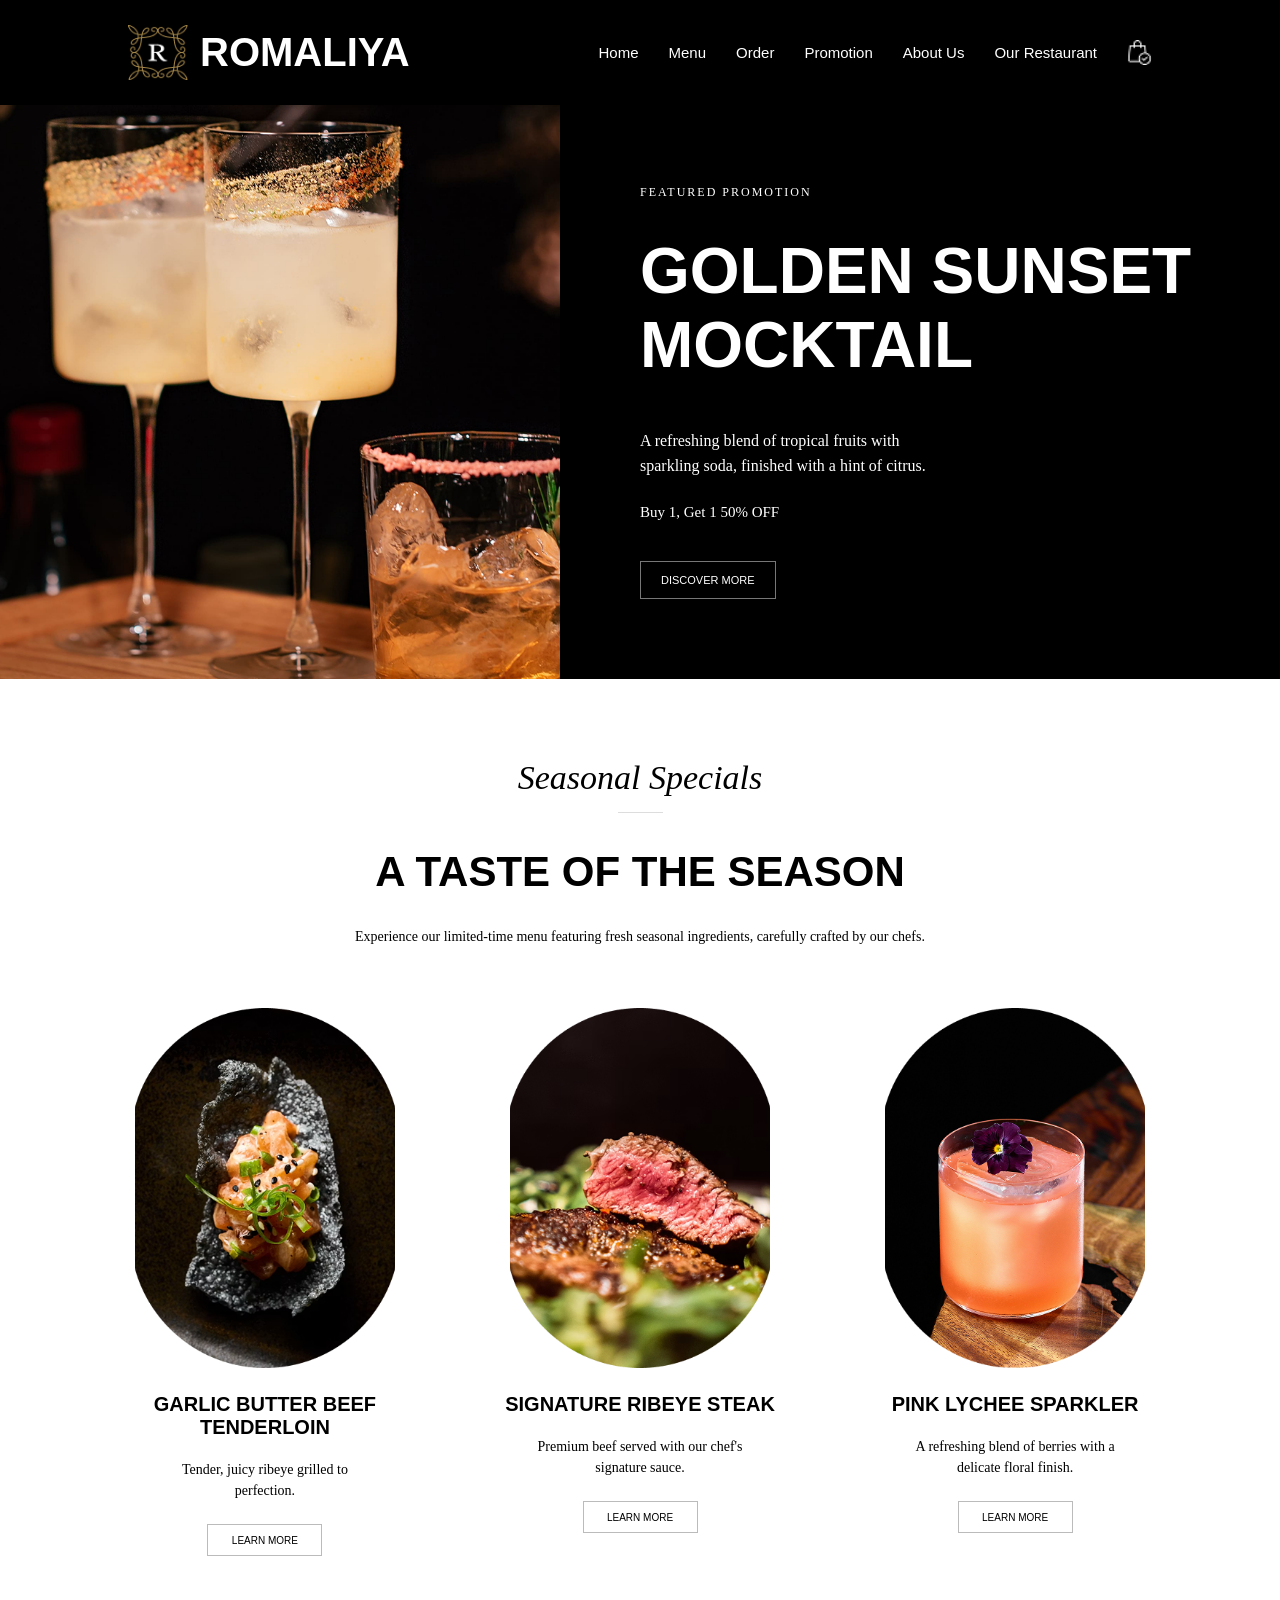
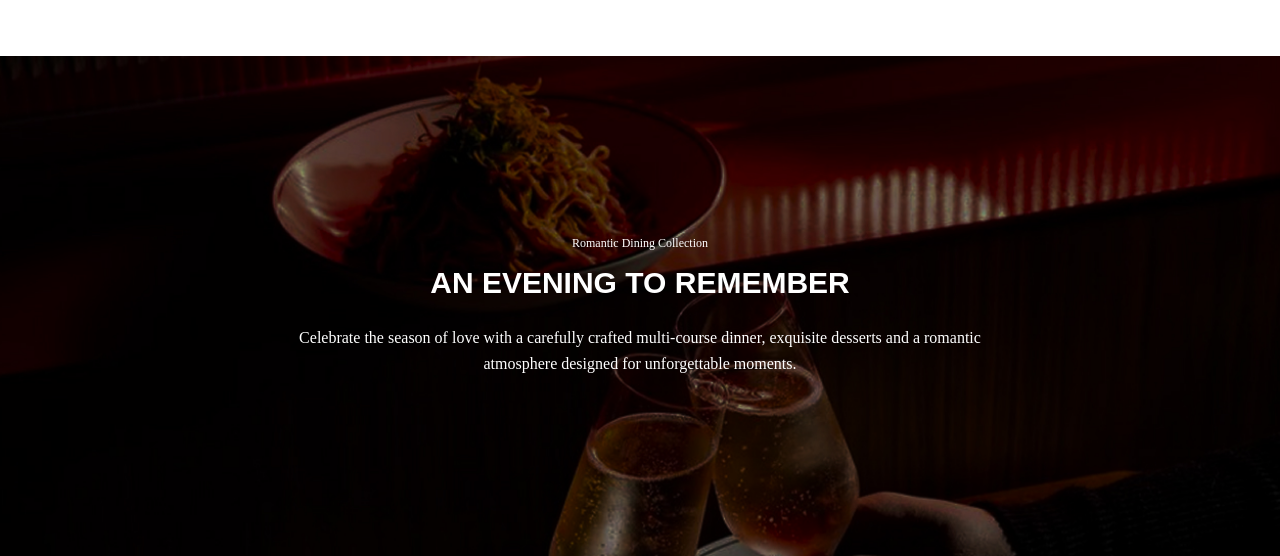
==== week10/week10.html @ 73d0d9bc "incomplete submit: week10" ====
<!DOCTYPE html>
<html lang="en">

<head>
    <meta charset="UTF-8">
    <meta name="viewport" content="width=device-width, initial-scale=1.0">
    <title>Document</title>
    <link rel="stylesheet" href="css/headerfooter.css">
    <link rel="stylesheet" href="css/week10.css">

</head>

<body>

    <div class="banner">
        <div class="header">
            <div class="logo">
                <img src="image/Logo.png" alt="Romaliya Logo">
                <h2>ROMALIYA</h2>
            </div>

            <div class="menu">
                <div>Home</div>
                <div>Menu</div>
                <div>Order</div>
                <div>Promotion</div>
                <div>About Us</div>
                <div>Our Restaurant</div>
                <img src="image/order 1.png" alt="Order Logo">
            </div>

            <div class="hamburger">
                <img src="image/menu-icon 1.png" alt="hanmburger Logo">
            </div>
        </div>

    </div>

    <div class="promotion">

        <div class="promotion-image"></div>

        <div class="promotion-content">

            <p class="promotion-small">FEATURED PROMOTION</p>

            <h1>
                GOLDEN SUNSET<br>
                MOCKTAIL
            </h1>

            <p class="promotion-description">
                A refreshing blend of tropical fruits with<br>
                sparkling soda, finished with a hint of citrus.
            </p>

            <p class="promotion-offer">
                Buy 1, Get 1 50% OFF
            </p>

            <button class="discover-button">
                DISCOVER MORE
            </button>

        </div>

    </div>

    <div class="seasonal">

        <div class="seasonal-title">
            <p>Seasonal Specials</p>

            <div class="seasonal-line"></div>

            <h1>A TASTE OF THE SEASON</h1>

            <div class="seasonal-description">
                Experience our limited-time menu featuring fresh seasonal ingredients,
                carefully crafted by our chefs.
            </div>
        </div>


        <div class="seasonal-list">

            <div class="seasonal-card">
                <div class="beef-image"></div>

                <h2>GARLIC BUTTER BEEF TENDERLOIN</h2>

                <p>
                    Tender, juicy ribeye grilled to<br>
                    perfection.
                </p>

                <button>LEARN MORE</button>
            </div>


            <div class="seasonal-card">
                <div class="ribeye-image"></div>

                <h2>SIGNATURE RIBEYE STEAK</h2>

                <p>
                    Premium beef served with our chef's<br>
                    signature sauce.
                </p>

                <button>LEARN MORE</button>
            </div>


            <div class="seasonal-card">
                <div class="lychee-image"></div>

                <h2>PINK LYCHEE SPARKLER</h2>

                <p>
                    A refreshing blend of berries with a<br>
                    delicate floral finish.
                </p>

                <button>LEARN MORE</button>
            </div>

        </div>

    </div>

    <div class="romantic">

        <div class="romantic-content">

            <p class="romantic-small">
                Romantic Dining Collection
            </p>

            <h1>
                AN EVENING TO REMEMBER
            </h1>

            <p class="romantic-description">
                Celebrate the season of love with a carefully crafted multi-course dinner,
                exquisite desserts and a romantic atmosphere designed for unforgettable moments.
            </p>

        </div>

    </div>
</body>

</html>
---- week10/css/headerfooter.css ----
* {
    box-sizing: border-box;
}

body {
    margin: 0;
}

.banner {
    background-color: #000000;
    position: relative;
    z-index: 1;
    width: 100%;
    color: white;
    
}

.header {
    width: 100%;

    display: flex;
    justify-content: space-between;
    align-items: center;

    padding: 25px 10%;

    position: relative;
    z-index: 2;
}


.logo {
    display: flex;
    align-items: center;
    gap: 12px;
}

.logo img {
    width: 60px;
    height: auto;
}

.logo h2 {
    font-family: "Bebas Neue", sans-serif;
    font-size: 40px;
    margin: 0;
}

.menu {
    font-family: Arial, sans-serif;
    font-size: 15px;
    color: white;
    display: flex;
    align-items: center;
    gap: 30px;
}

.menu div {
    cursor: pointer;
}

.menu img {
    width: 25px;
    height: auto;
}

.hamburger {
    display: none;
}

.bottom {
    min-height: 480px;
    background-image:url("../image/Rectangle\ 9.png"),url("../image/Environment.jpg");
    background-size: cover;
    background-position: center;
    background-repeat: no-repeat;
    display: flex;
    justify-content: center;
    align-items: center;
    color: white;
    text-align: center;
}

.bottom-content {
    display: flex;
    flex-direction: column;
    align-items: center;
}

.bottom-logo {
    display: flex;
    justify-content: center;
    align-items: center;
    gap: 15px;
}

.bottom-logo h2 {
    font-family: "Bebas Neue", sans-serif;
    font-size: 32px;
    margin: 0;
}

.bottom-content p {
    font-size: 17px;
    line-height: 1.7;
    margin: 25px 0 35px;
}

.social-icons {
    display: flex;
    justify-content: center;
    align-items: center;
    gap: 15px;
}
---- week10/css/week10.css ----
.promotion {
    
    display: flex;

    background-color: black;
    color: white;
}

.promotion-image {
    flex: 1;

    background-image: url("../image/cocktail.png");
    background-size: cover;
    background-position: center;
}

.promotion-content {
    flex: 1;

    padding: 80px;

    justify-content: center;
}

.promotion-small {
    margin: 0 0 35px;

    font-size: 12px;
    letter-spacing: 2px;
}

.promotion-content h1 {
    font-family: "Bebas Neue", sans-serif;
    font-size: 64px;
    line-height: 1.15;

    margin: 0 0 45px;
}

.promotion-description {
    font-size: 16px;
    line-height: 1.6;

    margin: 0 0 25px;
}

.promotion-offer {
    font-size: 15px;

    margin: 0 0 40px;
}

.discover-button {
    background-color: transparent;
    color: white;

    border: 1px solid #777;

    padding: 12px 20px;

    font-size: 11px;

    cursor: pointer;
}

.seasonal {
    background-color: white;
    color: black;

    padding: 80px 8% 100px;
    text-align: center;
}

.seasonal-title {
    max-width: 900px;
    margin: 0 auto 60px;
}

.seasonal-title p {
    font-family: Georgia, serif;
    font-size: 34px;
    font-style: italic;

    margin: 0 0 15px;
}

.seasonal-line {
    width: 45px;

    border-top: 1px solid #ddd;

    margin: 0 auto 35px;
}

.seasonal-title h1 {
    font-family: "Bebas Neue", sans-serif;
    font-size: 42px;

    margin: 0 0 30px;
}

.seasonal-description {
    font-family: Georgia, serif;
    font-size: 14px;
    line-height: 1.6;
}

.seasonal-list {
    max-width: 1200px;
    margin: 0 auto;

    display: flex;
    justify-content: space-between;
    align-items: flex-start;

    gap: 50px;
}

.seasonal-card {
    flex: 1;
    text-align: center;
}

.beef-image,
.ribeye-image,
.lychee-image {
    width: 100%;
    max-width: 260px;
    height: 360px;

    margin: 0 auto 25px;

    background-size: cover;
    background-position: center;

}

.beef-image {
    background-image: url("../image/beef.png");
}

.ribeye-image {
    background-image: url("../image/ribeye.png");
}

.lychee-image {
    background-image: url("../image/lychee.png");
}

.seasonal-card h2 {
    font-family: "Bebas Neue", sans-serif;
    font-size: 20px;

    margin: 0 0 20px;
}

.seasonal-card p {
    font-family: Georgia, serif;
    font-size: 14px;

    line-height: 1.5;

    min-height: 45px;
    margin: 0 0 20px;
}

.seasonal-card button {
    width: 115px;
    height: 32px;

    background-color: white;
    color: black;

    border: 1px solid #bbb;

    font-size: 10px;
    cursor: pointer;
}

.seasonal-card button {
    color: black;
}

.romantic {
    width: 100%;
    min-height: 500px;

    background-image: url("../image/romantic.jpg");
    background-size: cover;
    background-position: center;
    background-repeat: no-repeat;

    display: flex;
    justify-content: center;
    align-items: center;

    color: white;
}

.romantic-content {
    width: 100%;
    max-width: 700px;

    text-align: center;
}

.romantic-small {
    font-size: 12px;
    margin: 0 0 15px;
}

.romantic-content h1 {
    font-family: "Bebas Neue", sans-serif;
    font-size: 30px;
    margin: 0 0 25px;
}

.romantic-description {
    font-size: 16px;
    line-height: 1.6;
    margin: 0 auto;
}
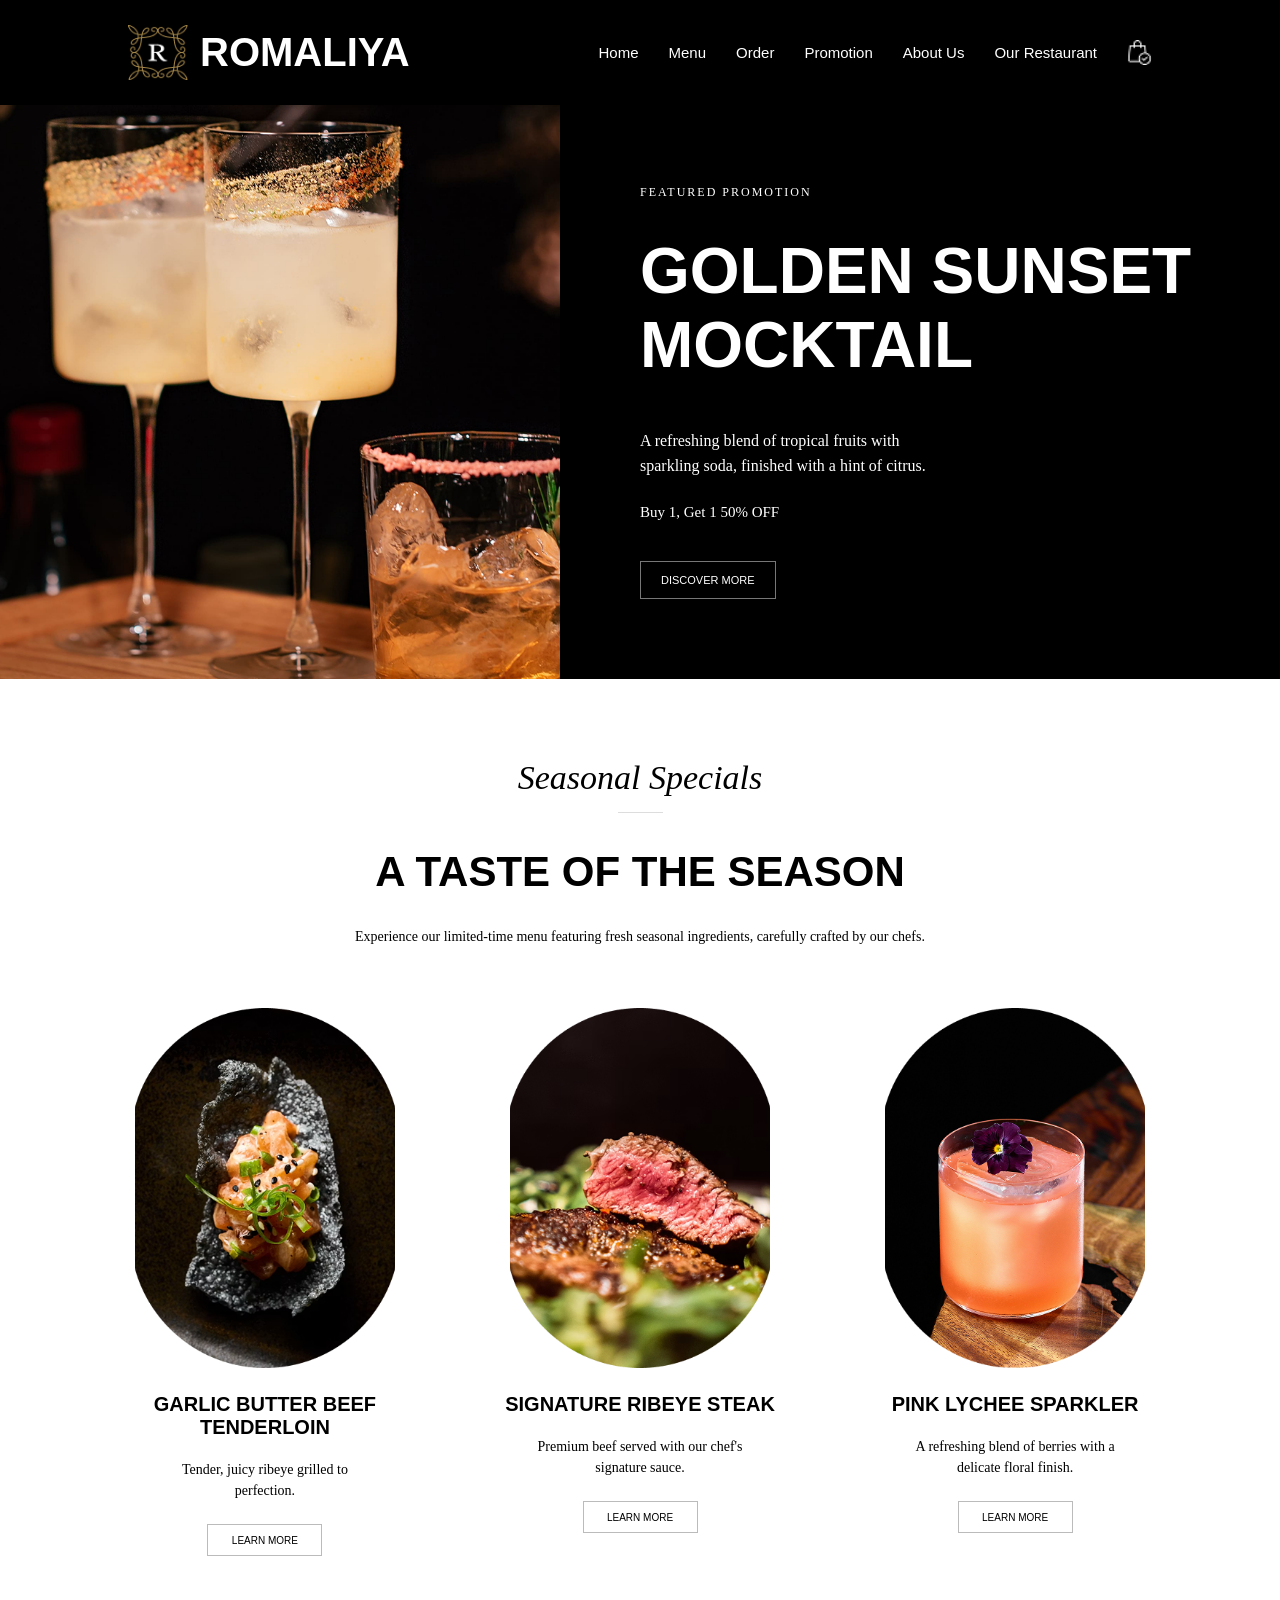
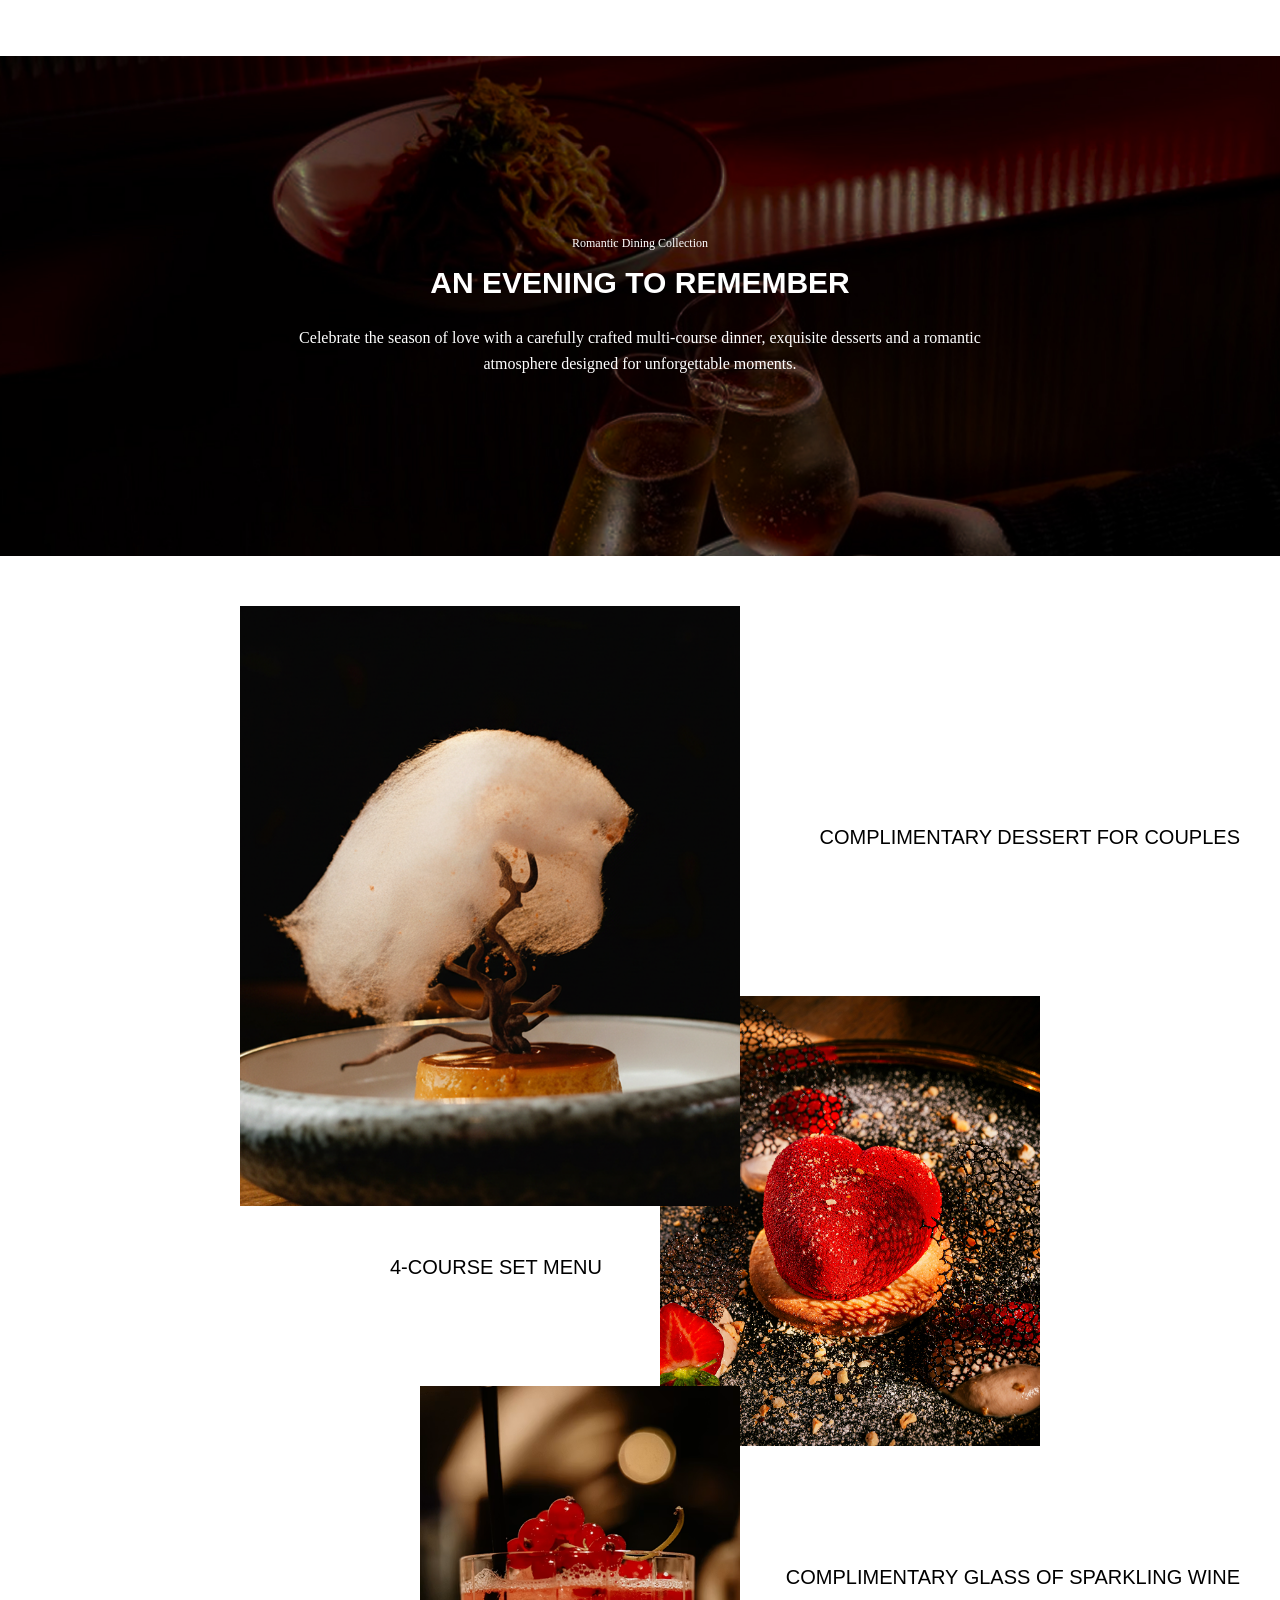
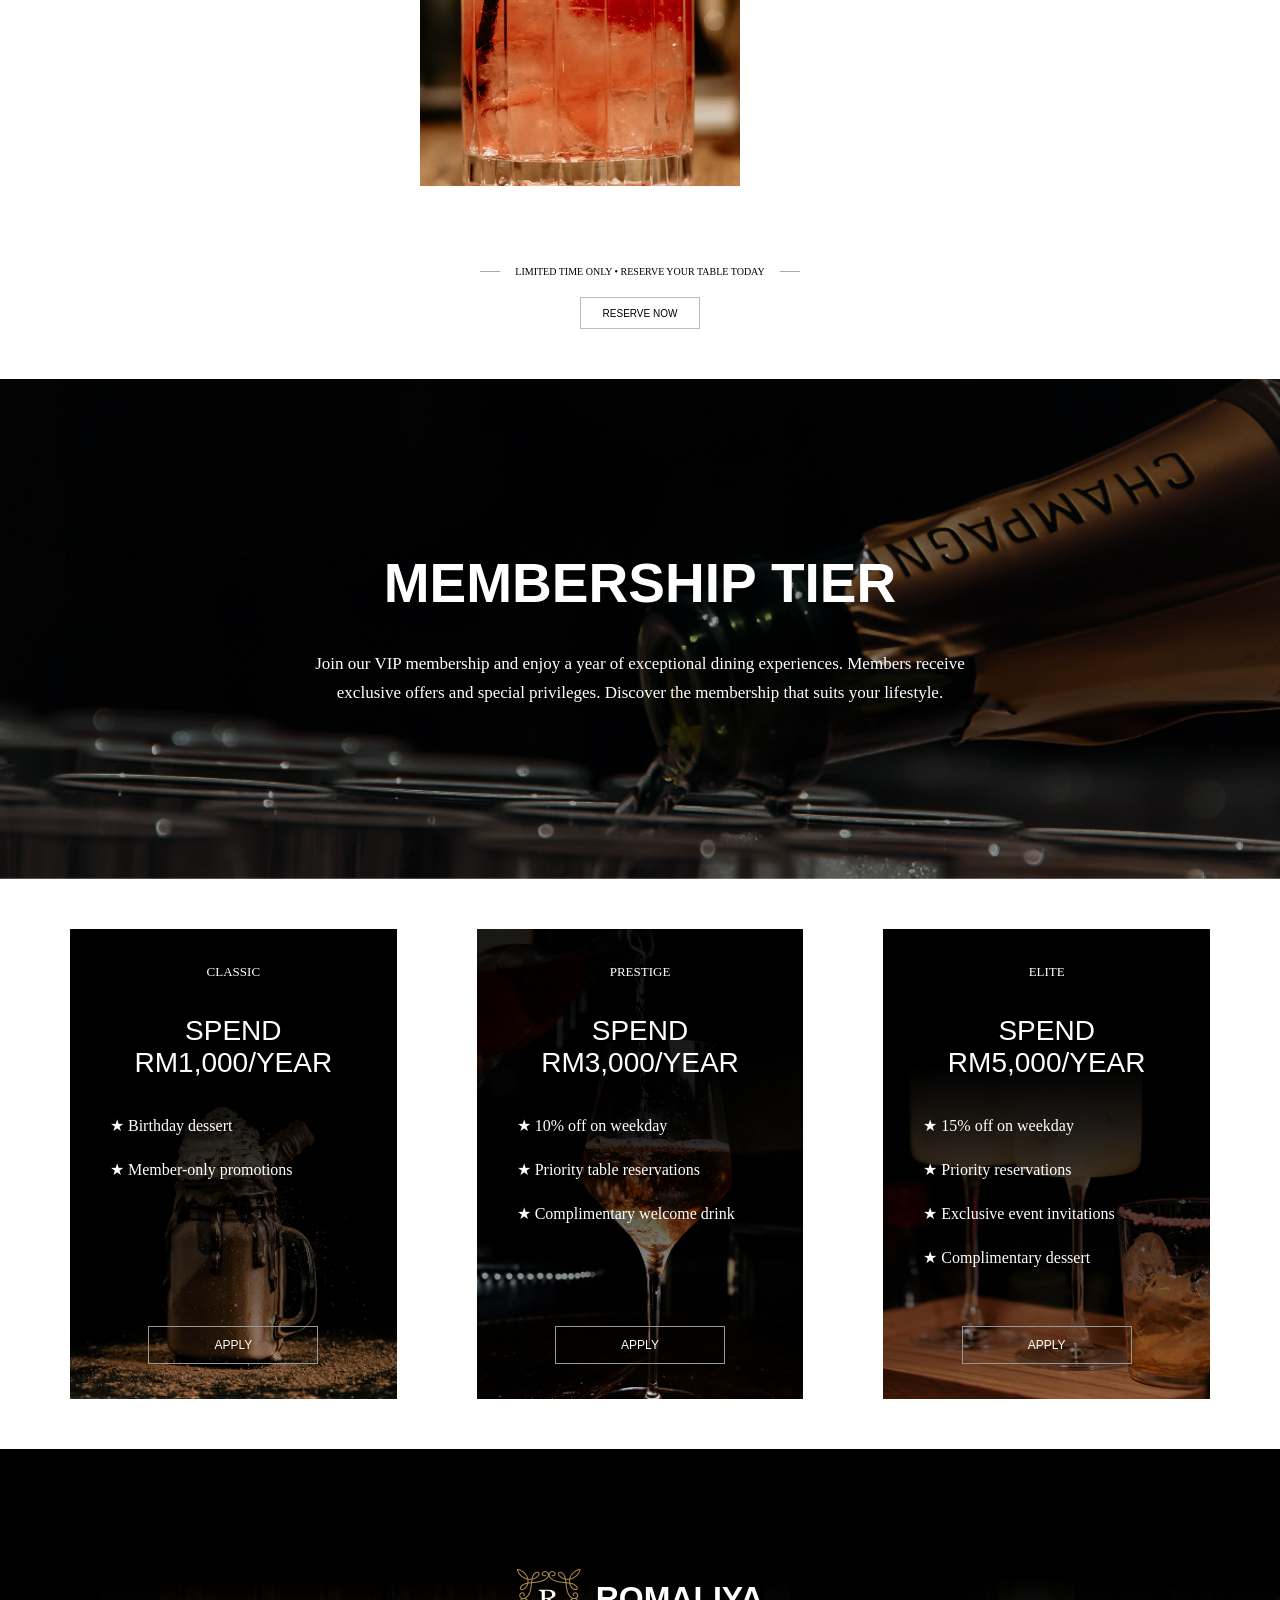
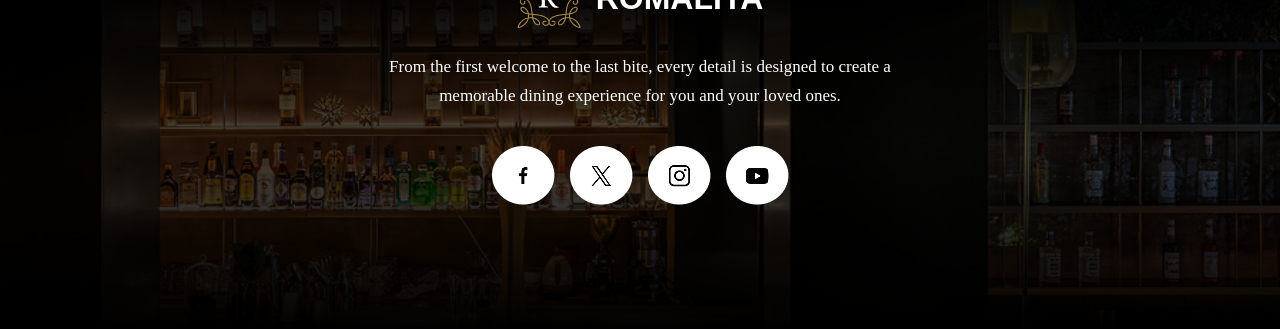
==== commit 2c029c49: "submit week10" ====
--- a/week10/week10.html
+++ b/week10/week10.html
@@ -149,6 +149,130 @@
         </div>
 
     </div>
+
+    <div class="romantic-special">
+
+        <div class="romantic-gallery">
+
+            <div class="dessert-one"></div>
+
+            <p class="text-one">
+                COMPLIMENTARY DESSERT FOR COUPLES
+            </p>
+
+            <p class="text-two">
+                4-COURSE SET MENU
+            </p>
+
+            <div class="dessert-two"></div>
+
+            <div class="drink-image"></div>
+
+            <p class="text-three">
+                COMPLIMENTARY GLASS OF SPARKLING WINE
+            </p>
+
+        </div>
+
+        <div class="reserve">
+
+            <div class="reserve-line">
+                <div></div>
+
+                <p>LIMITED TIME ONLY • RESERVE YOUR TABLE TODAY</p>
+
+                <div></div>
+            </div>
+
+            <button>RESERVE NOW</button>
+
+        </div>
+
+    </div>
+
+    <div class="membership">
+        <div class="membership-content">
+            <h1>MEMBERSHIP TIER</h1>
+
+            <p>
+                Join our VIP membership and enjoy a year of exceptional dining experiences. Members receive<br>
+                exclusive offers and special privileges. Discover the membership that suits your lifestyle.
+            </p>
+        </div>
+    </div>
+
+    <div class="membership-plans">
+
+        <div class="membership-card classic-card">
+            <p class="membership-name">CLASSIC</p>
+
+            <h2>SPEND RM1,000/YEAR</h2>
+
+            <div class="membership-benefits">
+                <p>★ Birthday dessert</p>
+                <p>★ Member-only promotions</p>
+            </div>
+
+            <button>APPLY</button>
+        </div>
+
+
+        <div class="membership-card prestige-card">
+            <p class="membership-name">PRESTIGE</p>
+
+            <h2>SPEND RM3,000/YEAR</h2>
+
+            <div class="membership-benefits">
+                <p>★ 10% off on weekday</p>
+                <p>★ Priority table reservations</p>
+                <p>★ Complimentary welcome drink</p>
+            </div>
+
+            <button>APPLY</button>
+        </div>
+
+
+        <div class="membership-card elite-card">
+            <p class="membership-name">ELITE</p>
+
+            <h2>SPEND RM5,000/YEAR</h2>
+
+            <div class="membership-benefits">
+                <p>★ 15% off on weekday</p>
+                <p>★ Priority reservations</p>
+                <p>★ Exclusive event invitations</p>
+                <p>★ Complimentary dessert</p>
+            </div>
+
+            <button>APPLY</button>
+        </div>
+
+    </div>
+
+    <div class="bottom">
+
+        <div class="bottom-content">
+
+            <div class="bottom-logo">
+                <img src="image/Logo.png" alt="Romaliya Logo">
+                <h2>ROMALIYA</h2>
+            </div>
+
+            <p>
+                From the first welcome to the last bite, every detail is designed to create a<br>
+                memorable dining experience for you and your loved ones.
+            </p>
+
+            <div class="social-icons">
+                <div><img src="image/fb.png" alt="FB"></div>
+                <div><img src="image/x.png" alt="X"></div>
+                <div><img src="image/instagram.png" alt="Instagram"></div>
+                <div><img src="image/youtube.png" alt="YT"></div>
+            </div>
+
+        </div>
+    </div>
+
 </body>
 
 </html>
--- a/week10/css/week10.css
+++ b/week10/css/week10.css
@@ -219,4 +219,711 @@
     font-size: 16px;
     line-height: 1.6;
     margin: 0 auto;
+}
+
+.romantic-special {
+    width: 100%;
+    background-color: white;
+    padding: 50px 0;
+}
+
+.romantic-gallery {
+    position: relative;
+
+    width: 1200px;
+    height: 1000px;
+
+    margin: 0 auto;
+}
+
+.dessert-one {
+    position: relative;
+
+    top: 0;
+    left: 200px;
+
+    width: 500px;
+    height: 600px;
+
+    background-image: url("../image/dessert-one.png");
+    background-size: cover;
+    background-position: center;
+
+    z-index: 3;
+    
+}
+
+.text-one {
+    position: absolute;
+
+    top: 220px;
+    right: 0px;
+
+    margin: 0;
+
+    font-family: "Bebas Neue", sans-serif;
+    font-size: 20px;
+}
+
+.text-two {
+    position: absolute;
+
+    top: 650px;
+    left: 350px;
+
+    margin: 0;
+
+    font-family: "Bebas Neue", sans-serif;
+    font-size: 20px;
+}
+
+.dessert-two {
+    position: absolute;
+
+    top: 390px;
+    right: 200px;
+
+    width: 380px;
+    height: 450px;
+
+    background-image: url("../image/dessert-two.png");
+    background-size: cover;
+    background-position: center;
+
+}
+
+.drink-image {
+    position: absolute;
+
+    top: 780px;
+    left: 380px;
+
+    width: 320px;
+    height: 400px;
+
+    background-image: url("../image/drink.png");
+    background-size: cover;
+    background-position: center;
+    
+}
+
+.text-three {
+    position: absolute;
+
+    top: 960px;
+    right: 0;
+
+    margin: 0;
+
+    font-family: "Bebas Neue", sans-serif;
+    font-size: 20px;
+}
+
+.reserve {
+    text-align: center;
+    margin-top: 250px;
+}
+
+.reserve-line {
+    display: flex;
+    justify-content: center;
+    align-items: center;
+
+    gap: 15px;
+}
+
+.reserve-line p {
+    font-size: 10px;
+}
+
+.reserve-line div {
+    width: 20px;
+    border-top: 1px solid #aaa;
+}
+
+.reserve button {
+    width: 120px;
+    height: 32px;
+
+    margin-top: 10px;
+
+    background-color: white;
+    color: black;
+
+    border: 1px solid #bbb;
+
+    font-size: 10px;
+
+    cursor: pointer;
+}
+
+.membership {
+    width: 100%;
+    min-height: 500px;
+
+    background-image: url("../image/membership.jpg");
+
+    background-size: cover;
+    background-position: center;
+
+    display: flex;
+    justify-content: center;
+    align-items: center;
+
+    color: white;
+}
+
+.membership-content {
+    width: 80%;
+    max-width: 1000px;
+
+    text-align: center;
+}
+
+.membership-content h1 {
+    font-family: "Bebas Neue", sans-serif;
+    font-size: 55px;
+    font-weight: 700;
+
+    margin: 0 0 35px;
+}
+
+.membership-content p {
+    font-family: Georgia, serif;
+    font-size: 17px;
+    line-height: 1.7;
+
+    margin: 0;
+}
+
+.membership-plans {
+    width: 100%;
+    max-width: 1200px;
+
+    margin: 0 auto;
+    padding: 50px 30px;
+
+    display: flex;
+    justify-content: center;
+    align-items: stretch;
+
+    gap: 80px;
+
+    background-color: white;
+}
+
+.membership-card {
+    width: 330px;
+    height: 470px;
+
+    padding: 35px 40px;
+
+    color: white;
+
+    display: flex;
+    flex-direction: column;
+    align-items: stretch;
+
+    background-size: cover;
+    background-position: center;
+}
+
+.classic-card {
+    background-image: url("../image/classic.jpg");
+}
+
+.prestige-card {
+    background-image: url("../image/prestige.jpg");
+}
+
+.elite-card {
+    background-image: url("../image/elite.jpg");
+}
+
+.membership-name {
+    text-align: center;
+
+    font-size: 13px;
+
+    margin: 0 0 35px;
+}
+
+.membership-card h2 {
+    font-family: "Bebas Neue", sans-serif;
+
+    font-size: 28px;
+    font-weight: 400;
+
+    text-align: center;
+
+    margin: 0 0 35px;
+}
+
+.membership-benefits {
+    flex: 1;
+}
+
+.membership-benefits p {
+    font-family: Georgia, serif;
+
+    font-size: 16px;
+    line-height: 1.5;
+
+    margin: 0 0 20px;
+}
+
+.membership-card button {
+    width: 170px;
+    height: 38px;
+
+    margin: 0 auto;
+
+    background-color: transparent;
+    color: white;
+
+    border: 1px solid #999;
+
+    font-size: 12px;
+
+    cursor: pointer;
+}
+
+.membership-card button:hover {
+    background-color: white;
+    color: black;
+}
+
+/* =====================================
+   TABLET - 1024PX
+===================================== */
+
+@media (max-width: 1024px) {
+
+    body {
+        overflow-x: hidden;
+    }
+
+
+    /* =====================================
+       HEADER
+    ===================================== */
+
+    .header {
+        width: 100%;
+        padding: 15px 35px;
+
+        display: flex;
+        justify-content: space-between;
+        align-items: center;
+    }
+
+    .logo {
+        margin: 0;
+    }
+
+    .logo img {
+        width: 35px;
+        height: auto;
+    }
+
+    .logo h2 {
+        font-size: 22px;
+        margin: 0;
+    }
+
+    .menu {
+        display: none;
+    }
+
+    .hamburger {
+        display: block;
+    }
+
+    .hamburger img {
+        display: block;
+        width: 22px;
+        height: auto;
+    }
+
+
+    /* =====================================
+       GOLDEN SUNSET PROMOTION
+    ===================================== */
+
+    .promotion {
+        width: 100%;
+        display: flex;
+        flex-direction: column;
+        
+    }
+
+    .promotion-image {
+        width: 100%;
+        height: 700px;
+
+        position: absolute;
+        top: 50px;
+
+
+        background-size: cover;
+        background-position: center;
+    }
+
+    .promotion-content {
+        width: 100%;
+
+        padding: 55px 15% 70px;
+
+        position: relative;
+        margin-top: 500px;
+
+        display: flex;
+        flex-direction: column;
+        align-items: flex-start;
+
+        background-color: black;
+    }
+
+    .promotion-content h1 {
+        font-size: 48px;
+        margin-bottom: 25px;
+    }
+
+    .promotion-description {
+        font-size: 13px;
+    }
+
+
+    /* =====================================
+       SEASONAL SPECIAL
+    ===================================== */
+
+    .seasonal {
+        padding: 70px 15%;
+    }
+
+    .seasonal-title {
+        margin-bottom: 50px;
+    }
+
+    .seasonal-title > p {
+        font-size: 28px;
+    }
+
+    .seasonal-title h1 {
+        font-size: 32px;
+    }
+
+    .seasonal-description {
+        font-size: 11px;
+    }
+
+
+    /* 3 cards become one column */
+    .seasonal-list {
+        width: 100%;
+
+        display: flex;
+        flex-direction: column;
+        align-items: center;
+
+        gap: 65px;
+    }
+
+    .seasonal-card {
+        width: 100%;
+    }
+
+    .beef-image,
+    .ribeye-image,
+    .lychee-image {
+        width: 220px;
+        height: 300px;
+
+        margin: 0 auto 25px;
+
+        border-radius: 50%;
+
+        background-size: cover;
+        background-position: center;
+        background-repeat: no-repeat;
+    }
+
+    .seasonal-card h2 {
+        font-size: 17px;
+    }
+
+    .seasonal-card p {
+        font-size: 10px;
+        min-height: auto;
+    }
+
+
+    /* =====================================
+       ROMANTIC BANNER
+    ===================================== */
+
+    .romantic {
+        width: 100%;
+        min-height: 300px;
+
+        background-size: cover;
+        background-position: center;
+
+        display: flex;
+        justify-content: center;
+        align-items: center;
+    }
+
+    .romantic-content {
+        width: 80%;
+        text-align: center;
+    }
+
+    .romantic-content h1 {
+        font-size: 35px;
+        margin-bottom: 15px;
+    }
+
+    .romantic-description {
+        font-size: 10px;
+    }
+
+
+    /* =====================================
+       ROMANTIC IMAGE GALLERY
+    ===================================== */
+
+    .romantic-special {
+        width: 100%;
+        padding: 50px 0;
+    }
+
+    .romantic-gallery {
+        position: relative;
+
+        width: 70%;
+        max-width: 600px;
+        height: auto;
+
+        margin: 0 auto;
+
+        display: flex;
+        flex-direction: column;
+        align-items: center;
+
+        gap: 30px;
+    }
+
+
+    /* Important:
+       cancel Desktop absolute positions */
+
+    .dessert-one,
+    .dessert-two,
+    .drink-image {
+        position: relative;
+
+        top: auto;
+        left: auto;
+        right: auto;
+
+        z-index: auto;
+    }
+
+    .dessert-one {
+        width: 100%;
+        height: 430px;
+    }
+
+    .dessert-two {
+        width: 75%;
+        height: 350px;
+
+        align-self: flex-end;
+    }
+
+    .drink-image {
+        width: 65%;
+        height: 320px;
+
+        align-self: flex-start;
+        margin-left: 20%;
+    }
+
+
+    /* Gallery text */
+
+    .text-one,
+    .text-two,
+    .text-three {
+        position: relative;
+
+        top: auto;
+        left: auto;
+        right: auto;
+
+        margin: 0;
+
+        font-size: 11px;
+    }
+
+    .text-one {
+        align-self: flex-end;
+    }
+
+    .text-two {
+        align-self: flex-start;
+        margin-left: 25%;
+    }
+
+    .text-three {
+        align-self: flex-end;
+    }
+
+
+    /* Reserve */
+
+    .reserve {
+        position: relative;
+
+        bottom: auto;
+        left: auto;
+
+        transform: none;
+
+        width: 100%;
+
+        margin-top: 20px;
+
+        text-align: center;
+    }
+
+
+    /* =====================================
+       MEMBERSHIP HERO
+    ===================================== */
+
+    .membership {
+        width: 100%;
+        min-height: 300px;
+
+        background-size: cover;
+        background-position: center;
+    }
+
+    .membership-content {
+        width: 75%;
+    }
+
+    .membership-content h1 {
+        font-size: 38px;
+        margin-bottom: 20px;
+    }
+
+    .membership-content p {
+        font-size: 11px;
+        line-height: 1.6;
+    }
+
+
+    /* =====================================
+       MEMBERSHIP CARDS
+       2 first row + 1 second row
+    ===================================== */
+
+    .membership-plans {
+        width: 100%;
+
+        padding: 45px 12%;
+
+        display: flex;
+        flex-wrap: wrap;
+        justify-content: flex-start;
+        align-items: stretch;
+
+        gap: 30px;
+    }
+
+    .membership-card {
+        width: calc(50% - 15px);
+        height: 400px;
+
+        padding: 25px;
+
+        flex: 0 0 calc(50% - 15px);
+
+        background-size: cover;
+        background-position: center;
+    }
+
+    .membership-name {
+        font-size: 9px;
+        margin-bottom: 25px;
+    }
+
+    .membership-card h2 {
+        font-size: 20px;
+        margin-bottom: 25px;
+    }
+
+    .membership-benefits p {
+        font-size: 11px;
+        margin-bottom: 15px;
+    }
+
+    .membership-card button {
+        width: 80%;
+        height: 32px;
+
+        font-size: 9px;
+    }
+
+
+    /* =====================================
+       FOOTER
+    ===================================== */
+
+    .bottom {
+        width: 100%;
+
+        background-size: cover;
+        background-position: center;
+    }
+
+    .bottom-content {
+        padding: 50px 30px;
+
+        display: flex;
+        flex-direction: column;
+        align-items: center;
+
+        text-align: center;
+    }
+
+    .bottom-logo img {
+        width: 35px;
+    }
+
+    .bottom-logo h2 {
+        font-size: 20px;
+    }
+
+    .bottom-content p {
+        max-width: 450px;
+
+        font-size: 10px;
+        line-height: 1.6;
+    }
+
+    .social-icons {
+        display: flex;
+        justify-content: center;
+        gap: 10px;
+    }
+
+    .social-icons img {
+        width: 25px;
+        height: 25px;
+    }
 }
